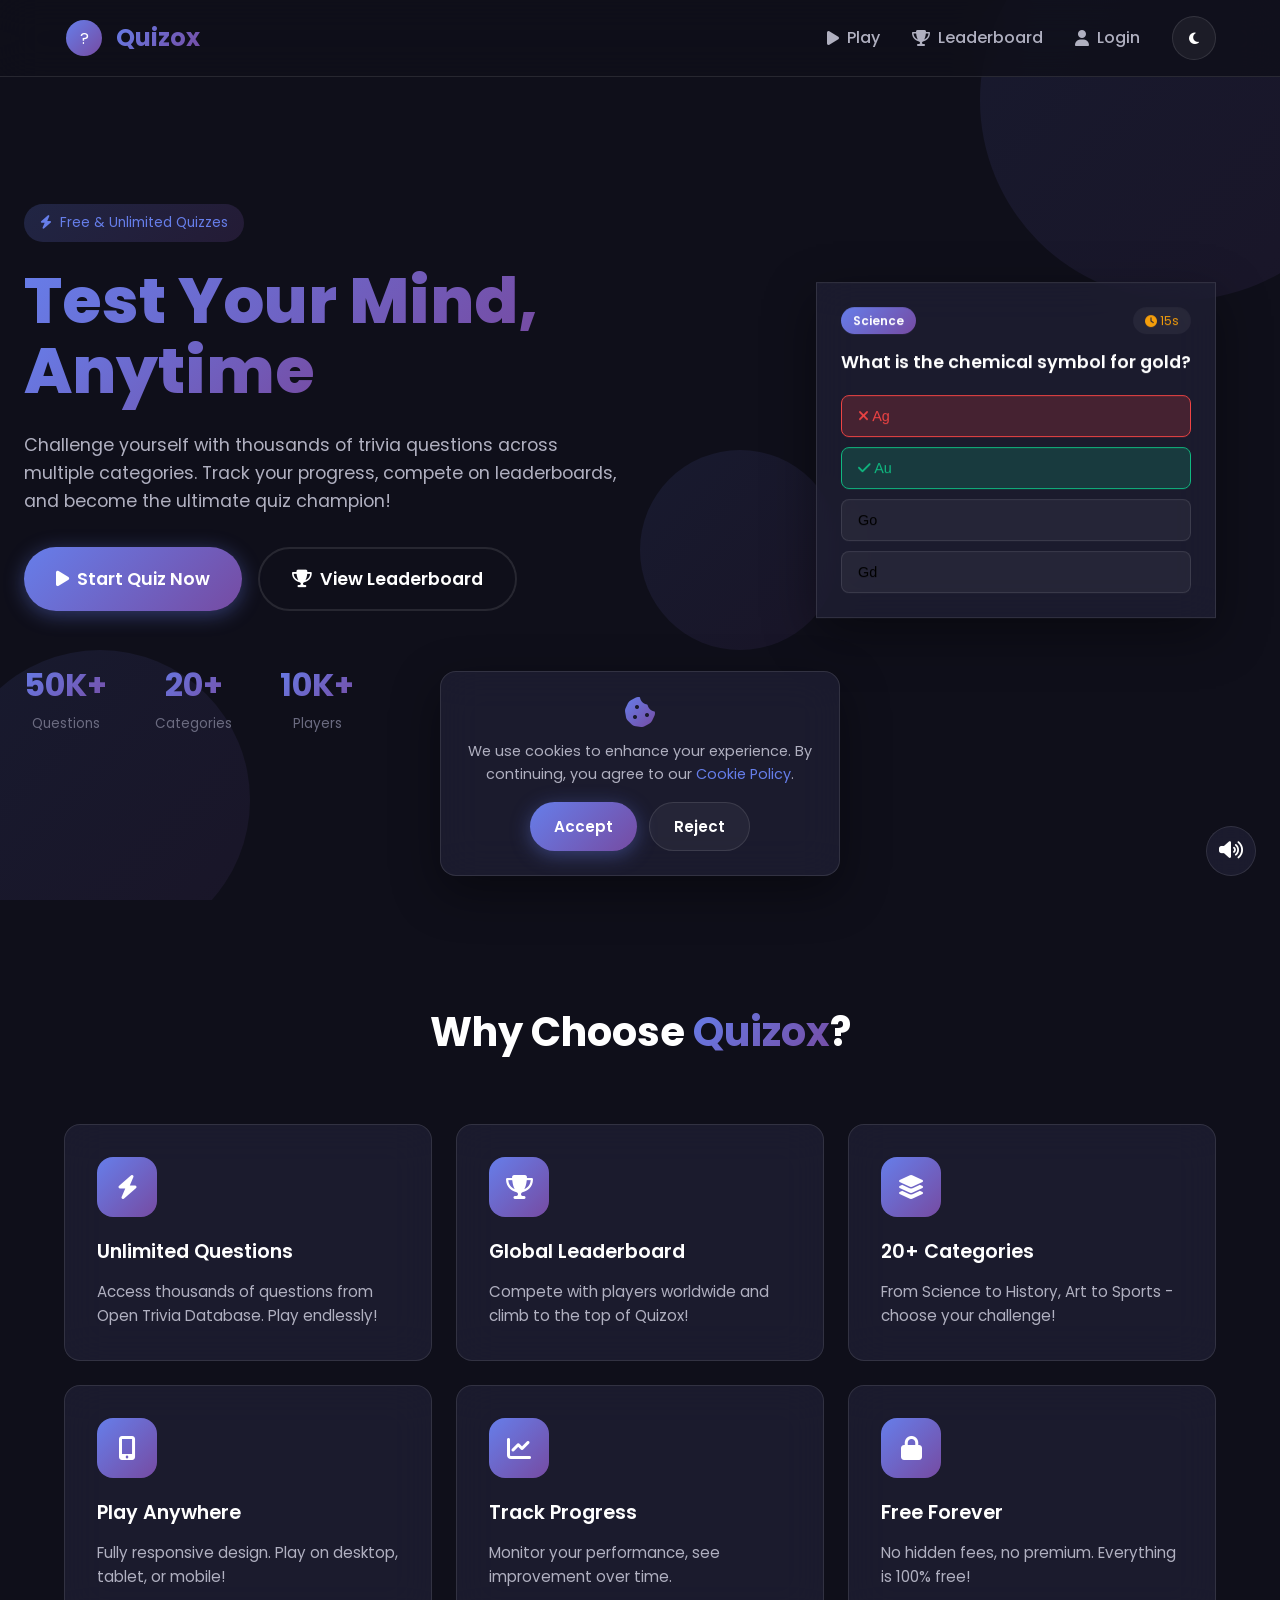
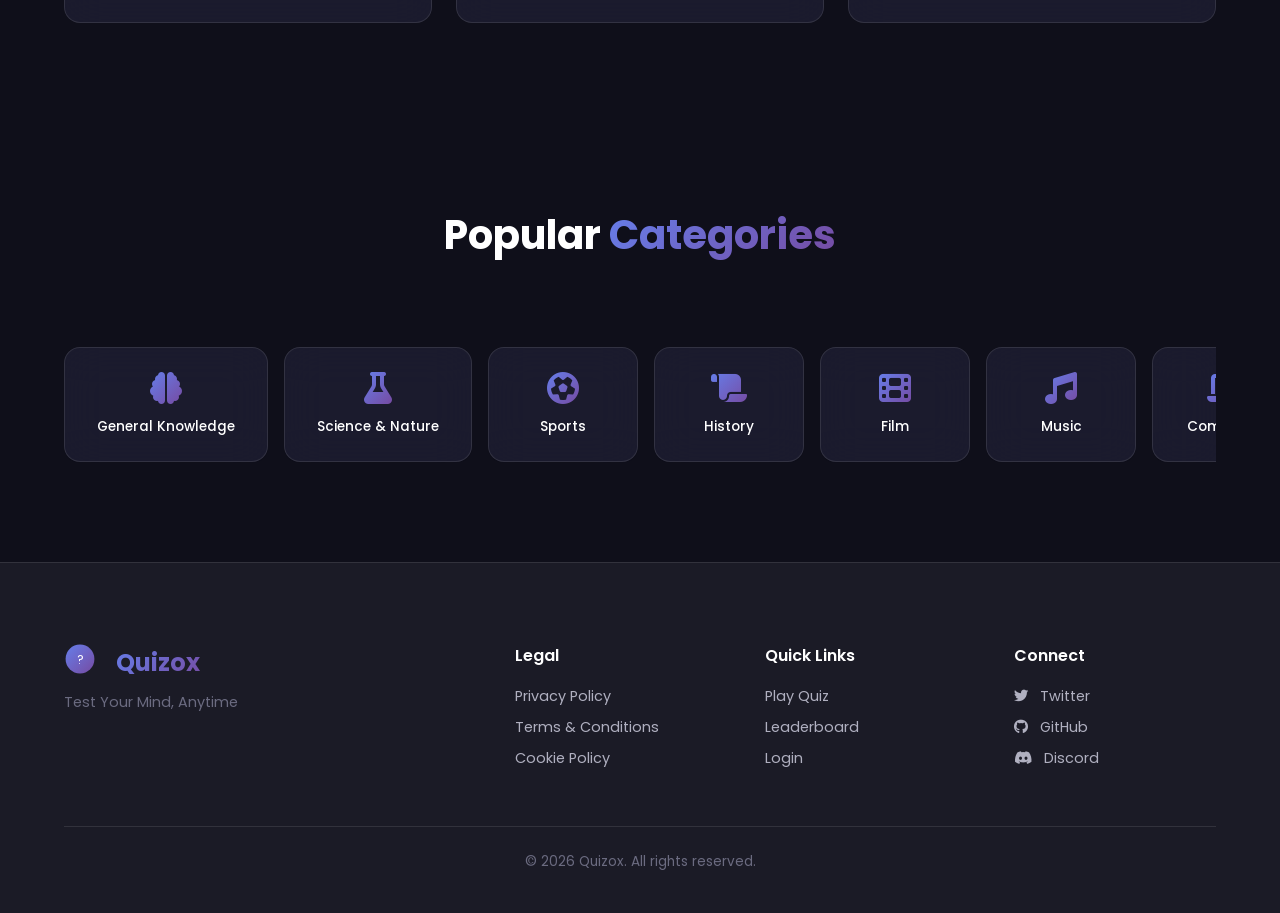
==== index.html @ dc5808c6 "Quizox v1.0 - Full-stack quiz app with Open Trivia DB API" ====
<!DOCTYPE html>
<html lang="en">
<head>
    <meta charset="UTF-8">
    <meta name="viewport" content="width=device-width, initial-scale=1.0">
    <title>Quizox - Test Your Mind, Anytime</title>
    <link rel="stylesheet" href="css/style.css">
    <link href="https://fonts.googleapis.com/css2?family=Poppins:wght@300;400;500;600;700;800&display=swap" rel="stylesheet">
    <link rel="stylesheet" href="https://cdnjs.cloudflare.com/ajax/libs/font-awesome/6.4.0/css/all.min.css">
    <link rel="icon" href="data:image/svg+xml,<svg xmlns='http://www.w3.org/2000/svg' viewBox='0 0 100 100'><text y='.9em' font-size='90'>🧠</text></svg>">
</head>
<body>
    <div id="cookie-consent" class="cookie-popup hidden">
        <div class="cookie-content">
            <i class="fas fa-cookie-bite"></i>
            <p>We use cookies to enhance your experience. By continuing, you agree to our <a href="pages/cookie-policy.html">Cookie Policy</a>.</p>
            <div class="cookie-buttons">
                <button id="accept-cookies" class="btn btn-primary">Accept</button>
                <button id="reject-cookies" class="btn btn-secondary">Reject</button>
            </div>
        </div>
    </div>

    <nav class="navbar">
        <div class="nav-container">
            <a href="index.html" class="logo">
                <div class="logo-icon">
                    <svg viewBox="0 0 100 100" width="40" height="40">
                        <circle cx="50" cy="50" r="45" fill="url(#logoGrad)" />
                        <text x="50" y="65" text-anchor="middle" font-size="40" fill="white">?</text>
                        <defs>
                            <linearGradient id="logoGrad" x1="0%" y1="0%" x2="100%" y2="100%">
                                <stop offset="0%" style="stop-color:#667eea"/>
                                <stop offset="100%" style="stop-color:#764ba2"/>
                            </linearGradient>
                        </defs>
                    </svg>
                </div>
                <span class="logo-text">Quizox</span>
            </a>
            <div class="nav-links">
                <a href="pages/quiz.html" class="nav-link"><i class="fas fa-play"></i> Play</a>
                <a href="pages/leaderboard.html" class="nav-link"><i class="fas fa-trophy"></i> Leaderboard</a>
                <a href="pages/auth.html" class="nav-link" id="auth-link"><i class="fas fa-user"></i> Login</a>
                <button id="theme-toggle" class="theme-btn"><i class="fas fa-moon"></i></button>
            </div>
            <button class="mobile-menu-btn"><i class="fas fa-bars"></i></button>
        </div>
    </nav>

    <main class="hero">
        <div class="hero-bg">
            <div class="floating-shapes">
                <div class="shape shape-1"></div>
                <div class="shape shape-2"></div>
                <div class="shape shape-3"></div>
            </div>
        </div>
        <div class="hero-content">
            <div class="hero-badge">
                <i class="fas fa-bolt"></i> Free & Unlimited Quizzes
            </div>
            <h1 class="hero-title">
                <span class="gradient-text">Test Your Mind,</span><br>
                <span class="gradient-text">Anytime</span>
            </h1>
            <p class="hero-desc">
                Challenge yourself with thousands of trivia questions across multiple categories. 
                Track your progress, compete on leaderboards, and become the ultimate quiz champion!
            </p>
            <div class="hero-actions">
                <a href="pages/quiz.html" class="btn btn-primary btn-lg">
                    <i class="fas fa-play"></i> Start Quiz Now
                </a>
                <a href="pages/leaderboard.html" class="btn btn-outline btn-lg">
                    <i class="fas fa-trophy"></i> View Leaderboard
                </a>
            </div>
            <div class="hero-stats">
                <div class="stat">
                    <span class="stat-number">50K+</span>
                    <span class="stat-label">Questions</span>
                </div>
                <div class="stat">
                    <span class="stat-number">20+</span>
                    <span class="stat-label">Categories</span>
                </div>
                <div class="stat">
                    <span class="stat-number">10K+</span>
                    <span class="stat-label">Players</span>
                </div>
            </div>
        </div>
        <div class="hero-visual">
            <div class="quiz-card">
                <div class="quiz-card-header">
                    <span class="category-tag">Science</span>
                    <span class="timer-badge"><i class="fas fa-clock"></i> 15s</span>
                </div>
                <h3 class="quiz-question">What is the chemical symbol for gold?</h3>
                <div class="quiz-options">
                    <button class="option wrong"><i class="fas fa-times"></i> Ag</button>
                    <button class="option correct"><i class="fas fa-check"></i> Au</button>
                    <button class="option">Go</button>
                    <button class="option">Gd</button>
                </div>
            </div>
        </div>
    </main>

    <section class="features">
        <div class="container">
            <h2 class="section-title">Why Choose <span class="gradient-text">Quizox</span>?</h2>
            <div class="features-grid">
                <div class="feature-card">
                    <div class="feature-icon">
                        <i class="fas fa-bolt"></i>
                    </div>
                    <h3>Unlimited Questions</h3>
                    <p>Access thousands of questions from Open Trivia Database. Play endlessly!</p>
                </div>
                <div class="feature-card">
                    <div class="feature-icon">
                        <i class="fas fa-trophy"></i>
                    </div>
                    <h3>Global Leaderboard</h3>
                    <p>Compete with players worldwide and climb to the top of Quizox!</p>
                </div>
                <div class="feature-card">
                    <div class="feature-icon">
                        <i class="fas fa-layer-group"></i>
                    </div>
                    <h3>20+ Categories</h3>
                    <p>From Science to History, Art to Sports - choose your challenge!</p>
                </div>
                <div class="feature-card">
                    <div class="feature-icon">
                        <i class="fas fa-mobile-alt"></i>
                    </div>
                    <h3>Play Anywhere</h3>
                    <p>Fully responsive design. Play on desktop, tablet, or mobile!</p>
                </div>
                <div class="feature-card">
                    <div class="feature-icon">
                        <i class="fas fa-chart-line"></i>
                    </div>
                    <h3>Track Progress</h3>
                    <p>Monitor your performance, see improvement over time.</p>
                </div>
                <div class="feature-card">
                    <div class="feature-icon">
                        <i class="fas fa-lock"></i>
                    </div>
                    <h3>Free Forever</h3>
                    <p>No hidden fees, no premium. Everything is 100% free!</p>
                </div>
            </div>
        </div>
    </section>

    <section class="categories">
        <div class="container">
            <h2 class="section-title">Popular <span class="gradient-text">Categories</span></h2>
            <div class="categories-scroll">
                <a href="pages/quiz.html?category=9" class="category-card">
                    <i class="fas fa-brain"></i>
                    <span>General Knowledge</span>
                </a>
                <a href="pages/quiz.html?category=17" class="category-card">
                    <i class="fas fa-flask"></i>
                    <span>Science & Nature</span>
                </a>
                <a href="pages/quiz.html?category=21" class="category-card">
                    <i class="fas fa-futbol"></i>
                    <span>Sports</span>
                </a>
                <a href="pages/quiz.html?category=23" class="category-card">
                    <i class="fas fa-scroll"></i>
                    <span>History</span>
                </a>
                <a href="pages/quiz.html?category=11" class="category-card">
                    <i class="fas fa-film"></i>
                    <span>Film</span>
                </a>
                <a href="pages/quiz.html?category=20" class="category-card">
                    <i class="fas fa-music"></i>
                    <span>Music</span>
                </a>
                <a href="pages/quiz.html?category=18" class="category-card">
                    <i class="fas fa-laptop-code"></i>
                    <span>Computers</span>
                </a>
                <a href="pages/quiz.html?category=27" class="category-card">
                    <i class="fas fa-paw"></i>
                    <span>Animals</span>
                </a>
            </div>
        </div>
    </section>

    <footer class="footer">
        <div class="container">
            <div class="footer-content">
                <div class="footer-brand">
                    <a href="index.html" class="logo">
                        <div class="logo-icon">
                            <svg viewBox="0 0 100 100" width="32" height="32">
                                <circle cx="50" cy="50" r="45" fill="url(#logoGrad2)" />
                                <text x="50" y="65" text-anchor="middle" font-size="40" fill="white">?</text>
                                <defs>
                                    <linearGradient id="logoGrad2" x1="0%" y1="0%" x2="100%" y2="100%">
                                        <stop offset="0%" style="stop-color:#667eea"/>
                                        <stop offset="100%" style="stop-color:#764ba2"/>
                                    </linearGradient>
                                </defs>
                            </svg>
                        </div>
                        <span class="logo-text">Quizox</span>
                    </a>
                    <p>Test Your Mind, Anytime</p>
                </div>
                <div class="footer-links">
                    <h4>Legal</h4>
                    <a href="pages/privacy-policy.html">Privacy Policy</a>
                    <a href="pages/terms.html">Terms & Conditions</a>
                    <a href="pages/cookie-policy.html">Cookie Policy</a>
                </div>
                <div class="footer-links">
                    <h4>Quick Links</h4>
                    <a href="pages/quiz.html">Play Quiz</a>
                    <a href="pages/leaderboard.html">Leaderboard</a>
                    <a href="pages/auth.html">Login</a>
                </div>
                <div class="footer-links">
                    <h4>Connect</h4>
                    <a href="#"><i class="fab fa-twitter"></i> Twitter</a>
                    <a href="#"><i class="fab fa-github"></i> GitHub</a>
                    <a href="#"><i class="fab fa-discord"></i> Discord</a>
                </div>
            </div>
            <div class="footer-bottom">
                <p>&copy; 2026 Quizox. All rights reserved.</p>
            </div>
        </div>
    </footer>

    <script src="js/main.js"></script>
</body>
</html>
---- css/style.css ----
:root {
    --primary: #667eea;
    --primary-dark: #5568d3;
    --secondary: #764ba2;
    --accent: #f093fb;
    --bg-dark: #0f0f1a;
    --bg-card: rgba(30, 30, 50, 0.8);
    --bg-card-light: rgba(50, 50, 80, 0.5);
    --text-primary: #ffffff;
    --text-secondary: #b0b0c0;
    --text-muted: #6b6b80;
    --success: #10b981;
    --error: #ef4444;
    --warning: #f59e0b;
    --gradient: linear-gradient(135deg, var(--primary) 0%, var(--secondary) 100%);
    --gradient-light: linear-gradient(135deg, rgba(102, 126, 234, 0.2) 0%, rgba(118, 75, 162, 0.2) 100%);
    --glass: rgba(255, 255, 255, 0.05);
    --glass-border: rgba(255, 255, 255, 0.1);
    --shadow: 0 8px 32px rgba(0, 0, 0, 0.3);
    --shadow-lg: 0 16px 48px rgba(0, 0, 0, 0.4);
    --radius: 16px;
    --radius-sm: 8px;
    --radius-full: 9999px;
    --transition: all 0.3s cubic-bezier(0.4, 0, 0.2, 1);
}

[data-theme="light"] {
    --bg-dark: #f0f2f5;
    --bg-card: rgba(255, 255, 255, 0.9);
    --bg-card-light: rgba(255, 255, 255, 0.7);
    --text-primary: #1a1a2e;
    --text-secondary: #4a4a6a;
    --text-muted: #6b6b80;
    --glass: rgba(255, 255, 255, 0.8);
    --glass-border: rgba(0, 0, 0, 0.1);
    --shadow: 0 8px 32px rgba(0, 0, 0, 0.1);
    --shadow-lg: 0 16px 48px rgba(0, 0, 0, 0.15);
}

* {
    margin: 0;
    padding: 0;
    box-sizing: border-box;
}

html {
    scroll-behavior: smooth;
}

body {
    font-family: 'Poppins', sans-serif;
    background: var(--bg-dark);
    color: var(--text-primary);
    line-height: 1.6;
    overflow-x: hidden;
    min-height: 100vh;
}

a {
    text-decoration: none;
    color: inherit;
}

.container {
    max-width: 1200px;
    margin: 0 auto;
    padding: 0 24px;
}

.gradient-text {
    background: var(--gradient);
    -webkit-background-clip: text;
    -webkit-text-fill-color: transparent;
    background-clip: text;
}

.btn {
    display: inline-flex;
    align-items: center;
    gap: 8px;
    padding: 12px 24px;
    border-radius: var(--radius-full);
    font-size: 0.95rem;
    font-weight: 600;
    cursor: pointer;
    border: none;
    transition: var(--transition);
    font-family: inherit;
}

.btn-primary {
    background: var(--gradient);
    color: white;
    box-shadow: 0 4px 20px rgba(102, 126, 234, 0.4);
}

.btn-primary:hover {
    transform: translateY(-2px);
    box-shadow: 0 8px 30px rgba(102, 126, 234, 0.5);
}

.btn-outline {
    background: transparent;
    color: var(--text-primary);
    border: 2px solid var(--glass-border);
}

.btn-outline:hover {
    background: var(--glass);
    border-color: var(--primary);
}

.btn-secondary {
    background: var(--glass);
    color: var(--text-primary);
    border: 1px solid var(--glass-border);
}

.btn-lg {
    padding: 16px 32px;
    font-size: 1.1rem;
}

.hidden {
    display: none !important;
}

/* Navbar */
.navbar {
    position: fixed;
    top: 0;
    left: 0;
    right: 0;
    z-index: 1000;
    padding: 16px 0;
    background: rgba(15, 15, 26, 0.8);
    backdrop-filter: blur(20px);
    border-bottom: 1px solid var(--glass-border);
}

[data-theme="light"] .navbar {
    background: rgba(240, 242, 245, 0.8);
}

.nav-container {
    max-width: 1200px;
    margin: 0 auto;
    padding: 0 24px;
    display: flex;
    align-items: center;
    justify-content: space-between;
}

.logo {
    display: flex;
    align-items: center;
    gap: 12px;
}

.logo-icon {
    width: 40px;
    height: 40px;
}

.logo-text {
    font-size: 1.5rem;
    font-weight: 700;
    background: var(--gradient);
    -webkit-background-clip: text;
    -webkit-text-fill-color: transparent;
}

.nav-links {
    display: flex;
    align-items: center;
    gap: 32px;
}

.nav-link {
    display: flex;
    align-items: center;
    gap: 8px;
    color: var(--text-secondary);
    font-weight: 500;
    transition: var(--transition);
}

.nav-link:hover {
    color: var(--primary);
}

.theme-btn {
    width: 44px;
    height: 44px;
    border-radius: 50%;
    background: var(--glass);
    border: 1px solid var(--glass-border);
    color: var(--text-primary);
    cursor: pointer;
    transition: var(--transition);
}

.theme-btn:hover {
    background: var(--primary);
    color: white;
}

.mobile-menu-btn {
    display: none;
    width: 44px;
    height: 44px;
    border-radius: var(--radius-sm);
    background: var(--glass);
    border: 1px solid var(--glass-border);
    color: var(--text-primary);
    font-size: 1.2rem;
    cursor: pointer;
}

/* Cookie Popup */
.cookie-popup {
    position: fixed;
    bottom: 24px;
    left: 50%;
    transform: translateX(-50%);
    z-index: 9999;
    animation: slideUp 0.5s ease;
}

@keyframes slideUp {
    from { opacity: 0; transform: translateX(-50%) translateY(100%); }
    to { opacity: 1; transform: translateX(-50%) translateY(0); }
}

.cookie-content {
    background: var(--bg-card);
    backdrop-filter: blur(20px);
    border: 1px solid var(--glass-border);
    border-radius: var(--radius);
    padding: 24px;
    max-width: 400px;
    text-align: center;
    box-shadow: var(--shadow-lg);
}

.cookie-content i {
    font-size: 2rem;
    background: var(--gradient);
    -webkit-background-clip: text;
    -webkit-text-fill-color: transparent;
    margin-bottom: 12px;
}

.cookie-content p {
    color: var(--text-secondary);
    font-size: 0.9rem;
    margin-bottom: 16px;
}

.cookie-content a {
    color: var(--primary);
}

.cookie-buttons {
    display: flex;
    gap: 12px;
    justify-content: center;
}

/* Hero Section */
.hero {
    min-height: 100vh;
    display: flex;
    align-items: center;
    padding: 120px 24px 80px;
    position: relative;
    overflow: hidden;
}

.hero-bg {
    position: absolute;
    inset: 0;
    overflow: hidden;
}

.floating-shapes .shape {
    position: absolute;
    border-radius: 50%;
    background: var(--gradient);
    opacity: 0.1;
    animation: float 20s infinite;
}

.shape-1 {
    width: 400px;
    height: 400px;
    top: -100px;
    right: -100px;
    animation-delay: 0s;
}

.shape-2 {
    width: 300px;
    height: 300px;
    bottom: -50px;
    left: -50px;
    animation-delay: -5s;
}

.shape-3 {
    width: 200px;
    height: 200px;
    top: 50%;
    left: 50%;
    animation-delay: -10s;
}

@keyframes float {
    0%, 100% { transform: translate(0, 0) scale(1); }
    25% { transform: translate(30px, -30px) scale(1.05); }
    50% { transform: translate(0, -60px) scale(1); }
    75% { transform: translate(-30px, -30px) scale(0.95); }
}

.hero-content {
    max-width: 600px;
    position: relative;
    z-index: 1;
}

.hero-badge {
    display: inline-flex;
    align-items: center;
    gap: 8px;
    background: var(--gradient-light);
    padding: 8px 16px;
    border-radius: var(--radius-full);
    font-size: 0.85rem;
    color: var(--primary);
    margin-bottom: 24px;
    animation: fadeInUp 0.8s ease;
}

.hero-title {
    font-size: clamp(2.5rem, 5vw, 4rem);
    font-weight: 800;
    line-height: 1.1;
    margin-bottom: 24px;
    animation: fadeInUp 0.8s ease 0.1s backwards;
}

.hero-desc {
    color: var(--text-secondary);
    font-size: 1.1rem;
    margin-bottom: 32px;
    animation: fadeInUp 0.8s ease 0.2s backwards;
}

.hero-actions {
    display: flex;
    gap: 16px;
    flex-wrap: wrap;
    margin-bottom: 48px;
    animation: fadeInUp 0.8s ease 0.3s backwards;
}

.hero-stats {
    display: flex;
    gap: 48px;
    animation: fadeInUp 0.8s ease 0.4s backwards;
}

.stat {
    text-align: center;
}

.stat-number {
    display: block;
    font-size: 2rem;
    font-weight: 700;
    background: var(--gradient);
    -webkit-background-clip: text;
    -webkit-text-fill-color: transparent;
}

.stat-label {
    font-size: 0.85rem;
    color: var(--text-muted);
}

.hero-visual {
    position: absolute;
    right: 5%;
    top: 50%;
    transform: translateY(-50%);
    width: 400px;
    animation: fadeInRight 1s ease 0.5s backwards;
}

@keyframes fadeInUp {
    from { opacity: 0; transform: translateY(30px); }
    to { opacity: 1; transform: translateY(0); }
}

@keyframes fadeInRight {
    from { opacity: 0; transform: translateY(-50%) translateX(50px); }
    to { opacity: 1; transform: translateY(-50%) translateX(0); }
}

/* Quiz Card Preview */
.quiz-card {
    background: var(--bg-card);
    backdrop-filter: blur(20px);
    border: 1px solid var(--glass-border);
    border-radius: var(--radius-lg);
    padding: 24px;
    box-shadow: var(--shadow-lg);
}

.quiz-card-header {
    display: flex;
    justify-content: space-between;
    margin-bottom: 16px;
}

.category-tag {
    background: var(--gradient);
    padding: 4px 12px;
    border-radius: var(--radius-full);
    font-size: 0.75rem;
    font-weight: 600;
    color: white;
}

.timer-badge {
    background: var(--glass);
    padding: 4px 12px;
    border-radius: var(--radius-full);
    font-size: 0.75rem;
    color: var(--warning);
}

.quiz-question {
    font-size: 1.1rem;
    font-weight: 600;
    margin-bottom: 20px;
    line-height: 1.4;
}

.quiz-options {
    display: flex;
    flex-direction: column;
    gap: 10px;
}

.option {
    background: var(--glass);
    border: 1px solid var(--glass-border);
    padding: 12px 16px;
    border-radius: var(--radius-sm);
    text-align: left;
    font-size: 0.9rem;
    cursor: default;
    transition: var(--transition);
}

.option.correct {
    background: rgba(16, 185, 129, 0.2);
    border-color: var(--success);
    color: var(--success);
}

.option.wrong {
    background: rgba(239, 68, 68, 0.2);
    border-color: var(--error);
    color: var(--error);
}

/* Features Section */
.features {
    padding: 100px 0;
    position: relative;
}

.section-title {
    font-size: 2.5rem;
    font-weight: 700;
    text-align: center;
    margin-bottom: 60px;
}

.features-grid {
    display: grid;
    grid-template-columns: repeat(auto-fit, minmax(300px, 1fr));
    gap: 24px;
}

.feature-card {
    background: var(--bg-card);
    backdrop-filter: blur(20px);
    border: 1px solid var(--glass-border);
    border-radius: var(--radius);
    padding: 32px;
    transition: var(--transition);
}

.feature-card:hover {
    transform: translateY(-8px);
    box-shadow: var(--shadow-lg);
    border-color: var(--primary);
}

.feature-icon {
    width: 60px;
    height: 60px;
    border-radius: var(--radius);
    background: var(--gradient-light);
    display: flex;
    align-items: center;
    justify-content: center;
    margin-bottom: 20px;
    font-size: 1.5rem;
    background: var(--gradient);
    color: white;
}

.feature-card h3 {
    font-size: 1.2rem;
    font-weight: 600;
    margin-bottom: 12px;
}

.feature-card p {
    color: var(--text-secondary);
    font-size: 0.95rem;
}

/* Categories Section */
.categories {
    padding: 80px 0;
}

.categories-scroll {
    display: flex;
    gap: 16px;
    overflow-x: auto;
    padding: 20px 0;
    scrollbar-width: none;
}

.categories-scroll::-webkit-scrollbar {
    display: none;
}

.category-card {
    flex-shrink: 0;
    background: var(--bg-card);
    backdrop-filter: blur(20px);
    border: 1px solid var(--glass-border);
    border-radius: var(--radius);
    padding: 24px 32px;
    display: flex;
    flex-direction: column;
    align-items: center;
    gap: 12px;
    min-width: 150px;
    transition: var(--transition);
}

.category-card:hover {
    transform: translateY(-4px);
    border-color: var(--primary);
    background: var(--gradient-light);
}

.category-card i {
    font-size: 2rem;
    background: var(--gradient);
    -webkit-background-clip: text;
    -webkit-text-fill-color: transparent;
}

.category-card span {
    font-size: 0.85rem;
    font-weight: 500;
    white-space: nowrap;
}

/* Footer */
.footer {
    padding: 80px 0 40px;
    background: var(--glass);
    border-top: 1px solid var(--glass-border);
}

.footer-content {
    display: grid;
    grid-template-columns: 2fr 1fr 1fr 1fr;
    gap: 48px;
    margin-bottom: 48px;
}

.footer-brand p {
    color: var(--text-muted);
    margin-top: 8px;
    font-size: 0.9rem;
}

.footer-links h4 {
    font-size: 1rem;
    font-weight: 600;
    margin-bottom: 16px;
}

.footer-links a {
    display: block;
    color: var(--text-secondary);
    font-size: 0.9rem;
    margin-bottom: 8px;
    transition: var(--transition);
}

.footer-links a:hover {
    color: var(--primary);
}

.footer-links a i {
    margin-right: 8px;
}

.footer-bottom {
    text-align: center;
    padding-top: 24px;
    border-top: 1px solid var(--glass-border);
    color: var(--text-muted);
    font-size: 0.85rem;
}

/* Auth Pages */
.auth-container {
    min-height: 100vh;
    display: flex;
    align-items: center;
    justify-content: center;
    padding: 120px 24px 60px;
}

.auth-card {
    background: var(--bg-card);
    backdrop-filter: blur(20px);
    border: 1px solid var(--glass-border);
    border-radius: var(--radius-lg);
    padding: 48px;
    width: 100%;
    max-width: 440px;
    box-shadow: var(--shadow-lg);
}

.auth-header {
    text-align: center;
    margin-bottom: 32px;
}

.auth-header .logo {
    justify-content: center;
    margin-bottom: 24px;
}

.auth-header h1 {
    font-size: 1.8rem;
    font-weight: 700;
    margin-bottom: 8px;
}

.auth-header p {
    color: var(--text-secondary);
}

.form-group {
    margin-bottom: 20px;
}

.form-group label {
    display: block;
    font-size: 0.9rem;
    font-weight: 500;
    margin-bottom: 8px;
}

.form-group input {
    width: 100%;
    padding: 14px 16px;
    border-radius: var(--radius-sm);
    border: 1px solid var(--glass-border);
    background: var(--glass);
    color: var(--text-primary);
    font-size: 1rem;
    font-family: inherit;
    transition: var(--transition);
}

.form-group input:focus {
    outline: none;
    border-color: var(--primary);
    box-shadow: 0 0 0 3px rgba(102, 126, 234, 0.2);
}

.form-group .error-msg {
    color: var(--error);
    font-size: 0.8rem;
    margin-top: 6px;
    display: none;
}

.form-group.error input {
    border-color: var(--error);
}

.form-group.error .error-msg {
    display: block;
}

.auth-divider {
    display: flex;
    align-items: center;
    gap: 16px;
    margin: 24px 0;
    color: var(--text-muted);
    font-size: 0.85rem;
}

.auth-divider::before,
.auth-divider::after {
    content: '';
    flex: 1;
    height: 1px;
    background: var(--glass-border);
}

.btn-google {
    width: 100%;
    background: white;
    color: #333;
    border: 1px solid #ddd;
}

.btn-google:hover {
    background: #f5f5f5;
}

.btn-google img {
    width: 20px;
    height: 20px;
}

.auth-footer {
    text-align: center;
    margin-top: 24px;
    color: var(--text-secondary);
    font-size: 0.9rem;
}

.auth-footer a {
    color: var(--primary);
    font-weight: 500;
}

/* Quiz Page */
.quiz-container {
    min-height: 100vh;
    padding: 120px 24px 60px;
    display: flex;
    flex-direction: column;
    align-items: center;
}

.quiz-setup {
    max-width: 600px;
    width: 100%;
}

.quiz-setup h1 {
    font-size: 2rem;
    text-align: center;
    margin-bottom: 32px;
}

.setup-card {
    background: var(--bg-card);
    backdrop-filter: blur(20px);
    border: 1px solid var(--glass-border);
    border-radius: var(--radius-lg);
    padding: 32px;
    margin-bottom: 24px;
}

.setup-card h3 {
    font-size: 1.1rem;
    margin-bottom: 16px;
    color: var(--text-secondary);
}

.category-grid {
    display: grid;
    grid-template-columns: repeat(auto-fill, minmax(140px, 1fr));
    gap: 12px;
}

.category-btn {
    background: var(--glass);
    border: 1px solid var(--glass-border);
    border-radius: var(--radius-sm);
    padding: 12px;
    text-align: center;
    cursor: pointer;
    transition: var(--transition);
    font-family: inherit;
}

.category-btn:hover {
    border-color: var(--primary);
    background: var(--gradient-light);
}

.category-btn.active {
    background: var(--gradient);
    border-color: transparent;
    color: white;
}

.category-btn i {
    display: block;
    font-size: 1.5rem;
    margin-bottom: 8px;
}

.category-btn span {
    font-size: 0.8rem;
}

.difficulty-btns {
    display: flex;
    gap: 12px;
}

.difficulty-btn {
    flex: 1;
    background: var(--glass);
    border: 1px solid var(--glass-border);
    border-radius: var(--radius-sm);
    padding: 12px;
    text-align: center;
    cursor: pointer;
    transition: var(--transition);
    font-family: inherit;
    color: var(--text-primary);
}

.difficulty-btn:hover {
    border-color: var(--primary);
}

.difficulty-btn.active {
    background: var(--gradient);
    border-color: transparent;
    color: white;
}

.difficulty-btn.easy { border-color: var(--success); }
.difficulty-btn.medium { border-color: var(--warning); }
.difficulty-btn.hard { border-color: var(--error); }

.question-count {
    margin-top: 24px;
}

.question-count label {
    font-size: 0.9rem;
    margin-bottom: 12px;
    display: block;
}

.question-count input[type="range"] {
    width: 100%;
    -webkit-appearance: none;
    background: var(--glass);
    height: 8px;
    border-radius: 4px;
    outline: none;
}

.question-count input[type="range"]::-webkit-slider-thumb {
    -webkit-appearance: none;
    width: 24px;
    height: 24px;
    background: var(--gradient);
    border-radius: 50%;
    cursor: pointer;
}

.question-count span {
    display: block;
    text-align: center;
    margin-top: 8px;
    color: var(--primary);
    font-weight: 600;
}

.start-btn {
    width: 100%;
    justify-content: center;
    font-size: 1.1rem;
    padding: 18px;
}

/* Quiz Game */
.quiz-game {
    max-width: 700px;
    width: 100%;
    display: none;
}

.quiz-header {
    display: flex;
    justify-content: space-between;
    align-items: center;
    margin-bottom: 24px;
}

.question-meta {
    display: flex;
    gap: 16px;
}

.question-meta span {
    background: var(--glass);
    padding: 8px 16px;
    border-radius: var(--radius-full);
    font-size: 0.85rem;
}

.timer {
    background: var(--glass);
    padding: 12px 20px;
    border-radius: var(--radius-full);
    display: flex;
    align-items: center;
    gap: 8px;
    font-weight: 600;
}

.timer.warning {
    background: rgba(245, 158, 11, 0.2);
    color: var(--warning);
    animation: pulse 1s infinite;
}

.timer.danger {
    background: rgba(239, 68, 68, 0.2);
    color: var(--error);
    animation: pulse 0.5s infinite;
}

@keyframes pulse {
    0%, 100% { transform: scale(1); }
    50% { transform: scale(1.05); }
}

.progress-container {
    margin-bottom: 32px;
}

.progress-bar {
    height: 8px;
    background: var(--glass);
    border-radius: 4px;
    overflow: hidden;
}

.progress-fill {
    height: 100%;
    background: var(--gradient);
    border-radius: 4px;
    transition: width 0.5s ease;
}

.progress-text {
    text-align: center;
    font-size: 0.85rem;
    color: var(--text-muted);
    margin-top: 8px;
}

.game-card {
    background: var(--bg-card);
    backdrop-filter: blur(20px);
    border: 1px solid var(--glass-border);
    border-radius: var(--radius-lg);
    padding: 32px;
}

.game-question {
    font-size: 1.4rem;
    font-weight: 600;
    margin-bottom: 32px;
    line-height: 1.5;
}

.game-options {
    display: grid;
    grid-template-columns: repeat(2, 1fr);
    gap: 16px;
}

.game-option {
    background: var(--glass);
    border: 2px solid var(--glass-border);
    border-radius: var(--radius);
    padding: 20px;
    cursor: pointer;
    transition: var(--transition);
    font-family: inherit;
    text-align: left;
    font-size: 1rem;
    color: var(--text-primary);
    display: flex;
    align-items: center;
    gap: 12px;
}

.game-option:hover:not(:disabled) {
    border-color: var(--primary);
    transform: translateY(-2px);
}

.game-option.selected {
    border-color: var(--primary);
    background: var(--gradient-light);
}

.game-option.correct {
    border-color: var(--success);
    background: rgba(16, 185, 129, 0.2);
    color: var(--success);
}

.game-option.wrong {
    border-color: var(--error);
    background: rgba(239, 68, 68, 0.2);
    color: var(--error);
}

.game-option.disabled {
    pointer-events: none;
    opacity: 0.7;
}

.option-letter {
    width: 32px;
    height: 32px;
    border-radius: 50%;
    background: var(--glass-border);
    display: flex;
    align-items: center;
    justify-content: center;
    font-weight: 600;
    font-size: 0.9rem;
    flex-shrink: 0;
}

.game-option.correct .option-letter,
.game-option.wrong .option-letter {
    background: inherit;
}

/* Results Page */
.results-container {
    min-height: 100vh;
    padding: 120px 24px 60px;
    display: flex;
    flex-direction: column;
    align-items: center;
}

.results-card {
    background: var(--bg-card);
    backdrop-filter: blur(20px);
    border: 1px solid var(--glass-border);
    border-radius: var(--radius-lg);
    padding: 48px;
    max-width: 500px;
    width: 100%;
    text-align: center;
    box-shadow: var(--shadow-lg);
}

.results-icon {
    width: 100px;
    height: 100px;
    border-radius: 50%;
    background: var(--gradient);
    display: flex;
    align-items: center;
    justify-content: center;
    margin: 0 auto 24px;
    font-size: 3rem;
    color: white;
}

.results-card h1 {
    font-size: 2rem;
    margin-bottom: 8px;
}

.results-card .message {
    color: var(--text-secondary);
    margin-bottom: 32px;
}

.results-stats {
    display: grid;
    grid-template-columns: repeat(3, 1fr);
    gap: 16px;
    margin-bottom: 32px;
}

.result-stat {
    background: var(--glass);
    border-radius: var(--radius);
    padding: 20px;
}

.result-stat .number {
    font-size: 2rem;
    font-weight: 700;
    background: var(--gradient);
    -webkit-background-clip: text;
    -webkit-text-fill-color: transparent;
}

.result-stat .label {
    font-size: 0.8rem;
    color: var(--text-muted);
}

.percentage-circle {
    width: 150px;
    height: 150px;
    border-radius: 50%;
    background: conic-gradient(var(--primary) 0%, var(--glass) 0%);
    display: flex;
    align-items: center;
    justify-content: center;
    margin: 0 auto 32px;
    position: relative;
}

.percentage-circle::before {
    content: '';
    position: absolute;
    width: 120px;
    height: 120px;
    border-radius: 50%;
    background: var(--bg-dark);
}

.percentage-circle span {
    position: relative;
    font-size: 2rem;
    font-weight: 700;
}

.results-actions {
    display: flex;
    flex-direction: column;
    gap: 12px;
}

.share-btn {
    background: var(--glass);
    border: 1px solid var(--glass-border);
    color: var(--text-primary);
}

/* Leaderboard */
.leaderboard-container {
    min-height: 100vh;
    padding: 120px 24px 60px;
}

.leaderboard-header {
    text-align: center;
    margin-bottom: 48px;
}

.leaderboard-header h1 {
    font-size: 2.5rem;
    margin-bottom: 8px;
}

.leaderboard-header p {
    color: var(--text-secondary);
}

.leaderboard-tabs {
    display: flex;
    justify-content: center;
    gap: 16px;
    margin-bottom: 32px;
}

.tab-btn {
    background: var(--glass);
    border: 1px solid var(--glass-border);
    border-radius: var(--radius-full);
    padding: 12px 24px;
    cursor: pointer;
    transition: var(--transition);
    font-family: inherit;
    color: var(--text-primary);
}

.tab-btn.active {
    background: var(--gradient);
    border-color: transparent;
    color: white;
}

.leaderboard-table {
    background: var(--bg-card);
    backdrop-filter: blur(20px);
    border: 1px solid var(--glass-border);
    border-radius: var(--radius-lg);
    overflow: hidden;
    max-width: 800px;
    margin: 0 auto;
}

.table-header {
    display: grid;
    grid-template-columns: 80px 1fr 100px 100px;
    padding: 16px 24px;
    background: var(--glass);
    font-weight: 600;
    font-size: 0.85rem;
    color: var(--text-muted);
}

.table-row {
    display: grid;
    grid-template-columns: 80px 1fr 100px 100px;
    padding: 16px 24px;
    border-bottom: 1px solid var(--glass-border);
    align-items: center;
    transition: var(--transition);
}

.table-row:hover {
    background: var(--glass);
}

.table-row:last-child {
    border-bottom: none;
}

.rank {
    font-weight: 700;
    font-size: 1.2rem;
}

.rank.gold { color: #ffd700; }
.rank.silver { color: #c0c0c0; }
.rank.bronze { color: #cd7f32; }

.player-info {
    display: flex;
    align-items: center;
    gap: 12px;
}

.player-avatar {
    width: 40px;
    height: 40px;
    border-radius: 50%;
    background: var(--gradient);
    display: flex;
    align-items: center;
    justify-content: center;
    font-weight: 600;
    color: white;
}

.player-name {
    font-weight: 500;
}

.player-name span {
    display: block;
    font-size: 0.8rem;
    color: var(--text-muted);
    font-weight: 400;
}

/* Legal Pages */
.legal-container {
    min-height: 100vh;
    padding: 120px 24px 60px;
    max-width: 800px;
    margin: 0 auto;
}

.legal-container h1 {
    font-size: 2.5rem;
    margin-bottom: 32px;
}

.legal-content {
    background: var(--bg-card);
    backdrop-filter: blur(20px);
    border: 1px solid var(--glass-border);
    border-radius: var(--radius-lg);
    padding: 48px;
}

.legal-content h2 {
    font-size: 1.3rem;
    margin: 32px 0 16px;
}

.legal-content h2:first-child {
    margin-top: 0;
}

.legal-content p {
    color: var(--text-secondary);
    margin-bottom: 16px;
    line-height: 1.8;
}

.legal-content ul {
    color: var(--text-secondary);
    margin-left: 24px;
    margin-bottom: 16px;
}

.legal-content li {
    margin-bottom: 8px;
}

.legal-date {
    color: var(--text-muted);
    font-size: 0.9rem;
    margin-bottom: 32px;
}

/* Loading & Error States */
.loading-spinner {
    width: 50px;
    height: 50px;
    border: 4px solid var(--glass);
    border-top-color: var(--primary);
    border-radius: 50%;
    animation: spin 1s linear infinite;
    margin: 100px auto;
}

@keyframes spin {
    to { transform: rotate(360deg); }
}

.error-message {
    background: rgba(239, 68, 68, 0.1);
    border: 1px solid var(--error);
    border-radius: var(--radius);
    padding: 16px;
    text-align: center;
    color: var(--error);
    margin: 24px 0;
}

/* Responsive */
@media (max-width: 1024px) {
    .hero-visual {
        display: none;
    }
    
    .hero-content {
        max-width: 100%;
        text-align: center;
    }
    
    .hero-actions {
        justify-content: center;
    }
    
    .hero-stats {
        justify-content: center;
    }
    
    .footer-content {
        grid-template-columns: 1fr 1fr;
    }
}

@media (max-width: 768px) {
    .nav-links {
        display: none;
    }
    
    .mobile-menu-btn {
        display: flex;
        align-items: center;
        justify-content: center;
    }
    
    .hero-title {
        font-size: 2rem;
    }
    
    .hero-stats {
        gap: 24px;
    }
    
    .stat-number {
        font-size: 1.5rem;
    }
    
    .game-options {
        grid-template-columns: 1fr;
    }
    
    .results-stats {
        grid-template-columns: 1fr;
    }
    
    .table-header,
    .table-row {
        grid-template-columns: 60px 1fr 80px;
    }
    
    .table-header span:nth-child(3),
    .table-row span:nth-child(3) {
        display: none;
    }
    
    .footer-content {
        grid-template-columns: 1fr;
        text-align: center;
    }
    
    .footer-brand .logo {
        justify-content: center;
    }
}

/* Sound Toggle */
.sound-toggle {
    position: fixed;
    bottom: 24px;
    right: 24px;
    width: 50px;
    height: 50px;
    border-radius: 50%;
    background: var(--bg-card);
    backdrop-filter: blur(10px);
    border: 1px solid var(--glass-border);
    color: var(--text-primary);
    cursor: pointer;
    z-index: 100;
    transition: var(--transition);
    display: flex;
    align-items: center;
    justify-content: center;
    font-size: 1.2rem;
}

.sound-toggle:hover {
    background: var(--primary);
    color: white;
}

.sound-toggle.muted {
    opacity: 0.5;
}
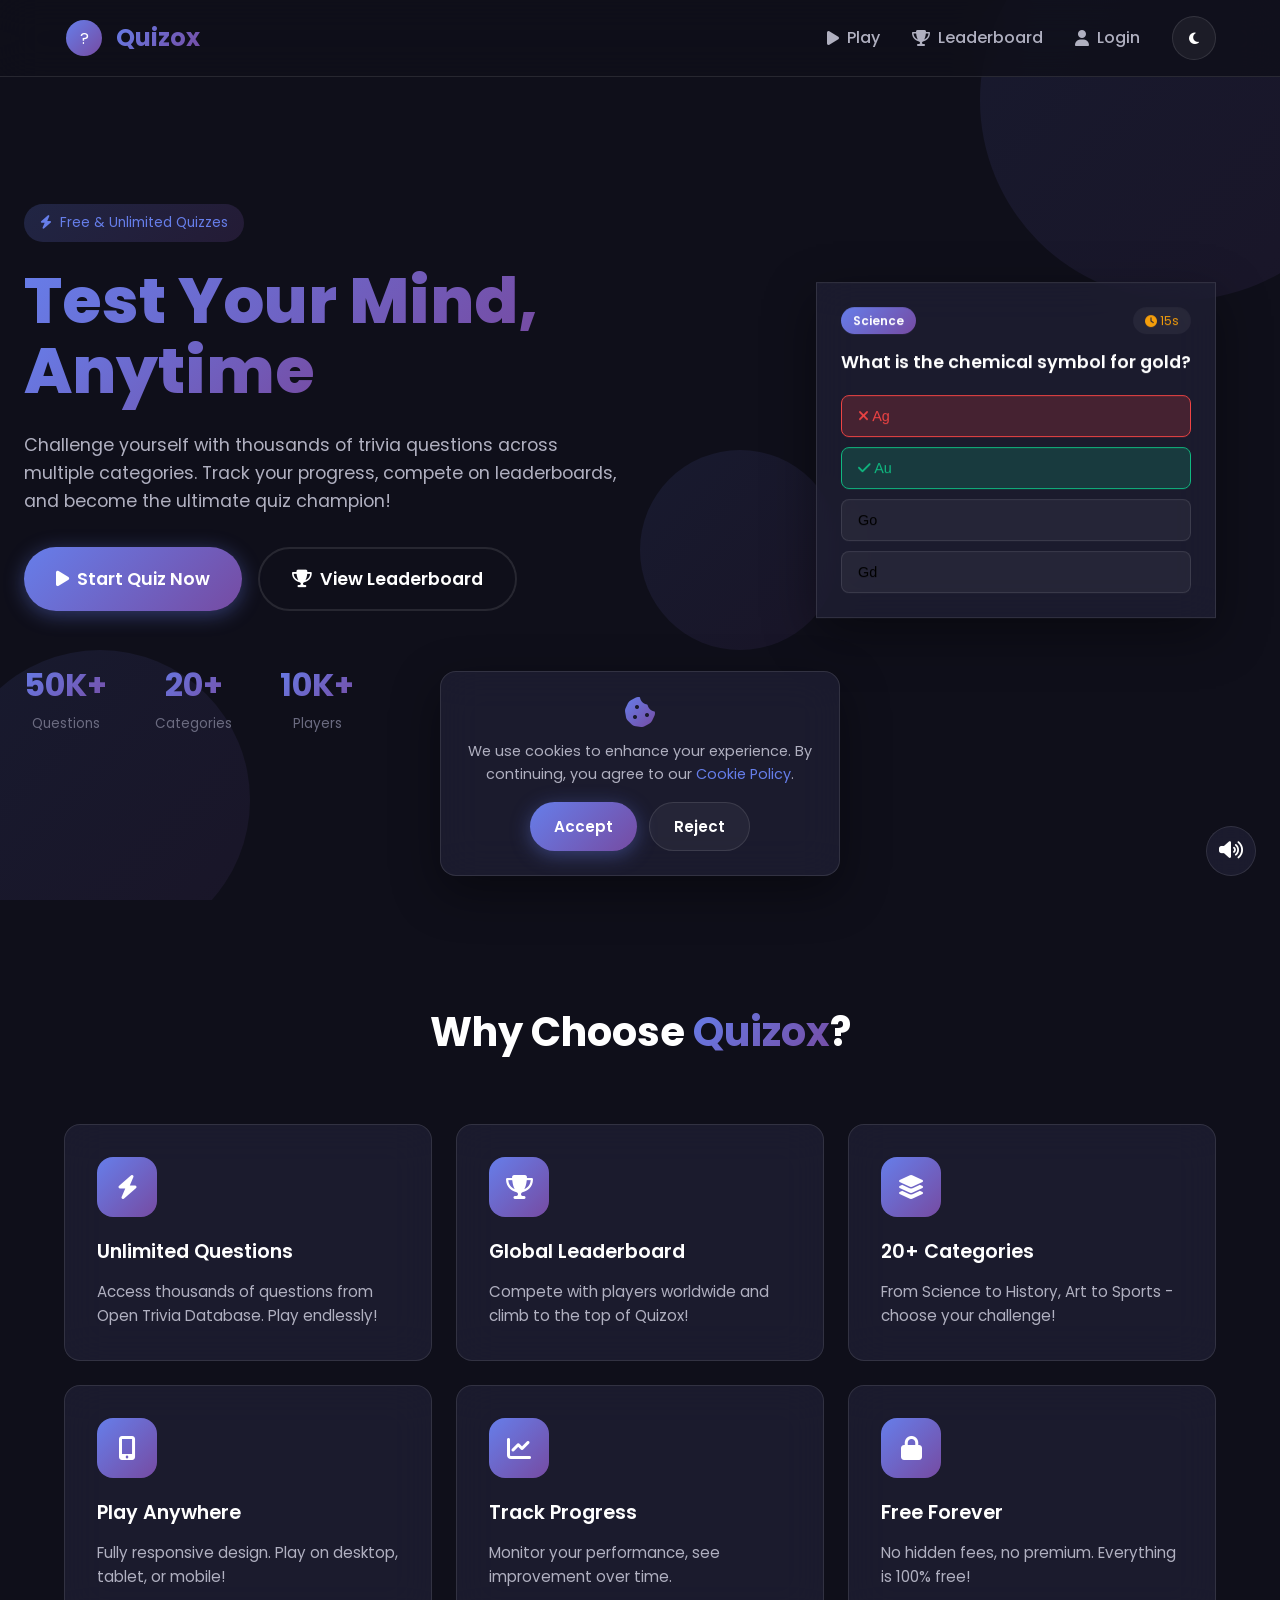
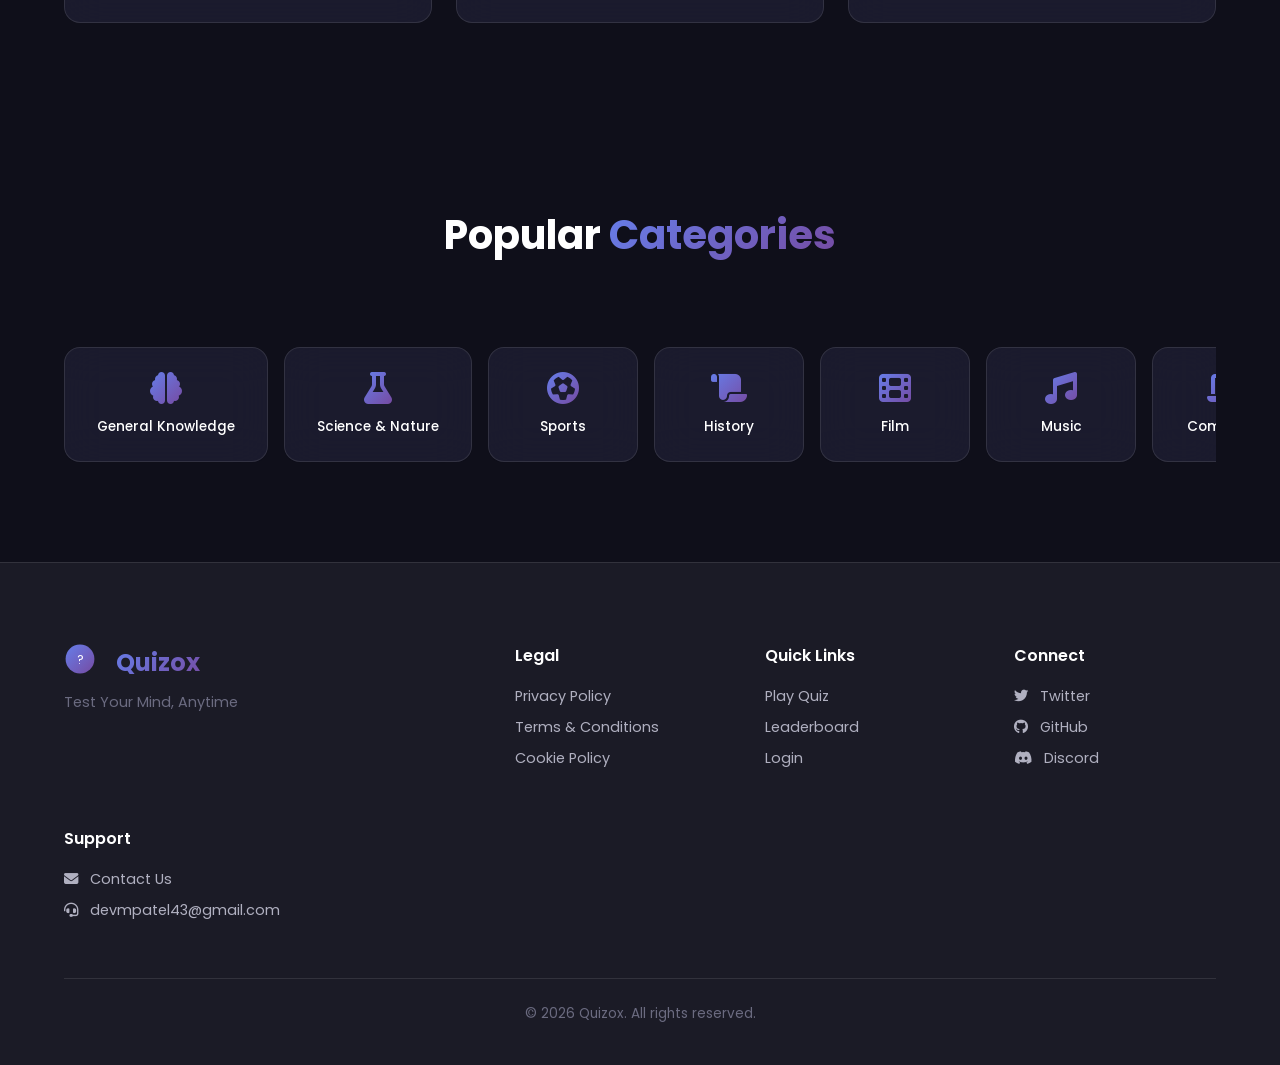
==== commit 3944d8ab: "Add contact and support page with email devmpatel43@gmail.com" ====
--- a/index.html
+++ b/index.html
@@ -237,6 +237,11 @@
                     <a href="#"><i class="fab fa-github"></i> GitHub</a>
                     <a href="#"><i class="fab fa-discord"></i> Discord</a>
                 </div>
+                <div class="footer-links">
+                    <h4>Support</h4>
+                    <a href="pages/contact.html"><i class="fas fa-envelope"></i> Contact Us</a>
+                    <a href="mailto:devmpatel43@gmail.com"><i class="fas fa-headset"></i> devmpatel43@gmail.com</a>
+                </div>
             </div>
             <div class="footer-bottom">
                 <p>&copy; 2026 Quizox. All rights reserved.</p>
--- a/css/style.css
+++ b/css/style.css
@@ -223,7 +223,7 @@
     bottom: 24px;
     left: 50%;
     transform: translateX(-50%);
-    z-index: 9999;
+    z-index: 999;
     animation: slideUp 0.5s ease;
 }
 
@@ -1354,18 +1354,60 @@
 }
 
 /* Loading & Error States */
-.loading-spinner {
-    width: 50px;
-    height: 50px;
-    border: 4px solid var(--glass);
-    border-top-color: var(--primary);
+.loading-overlay {
+    position: fixed;
+    inset: 0;
+    background: rgba(15, 15, 26, 0.95);
+    display: none;
+    align-items: center;
+    justify-content: center;
+    flex-direction: column;
+    z-index: 10000;
+    backdrop-filter: blur(10px);
+}
+
+.loading-overlay.active {
+    display: flex;
+}
+
+.loading-container {
+    text-align: center;
+}
+
+.loading-orbs {
+    display: flex;
+    gap: 12px;
+    justify-content: center;
+    margin-bottom: 24px;
+}
+
+.loading-orb {
+    width: 20px;
+    height: 20px;
     border-radius: 50%;
-    animation: spin 1s linear infinite;
-    margin: 100px auto;
-}
-
-@keyframes spin {
-    to { transform: rotate(360deg); }
+    background: var(--gradient);
+    animation: bounce 1.4s infinite ease-in-out both;
+}
+
+.loading-orb:nth-child(1) { animation-delay: -0.32s; }
+.loading-orb:nth-child(2) { animation-delay: -0.16s; }
+.loading-orb:nth-child(3) { animation-delay: 0s; }
+
+@keyframes bounce {
+    0%, 80%, 100% { transform: scale(0); }
+    40% { transform: scale(1.2); }
+}
+
+.loading-text {
+    color: var(--text-primary);
+    font-size: 1.2rem;
+    font-weight: 500;
+}
+
+.loading-subtext {
+    color: var(--text-muted);
+    font-size: 0.9rem;
+    margin-top: 8px;
 }
 
 .error-message {
